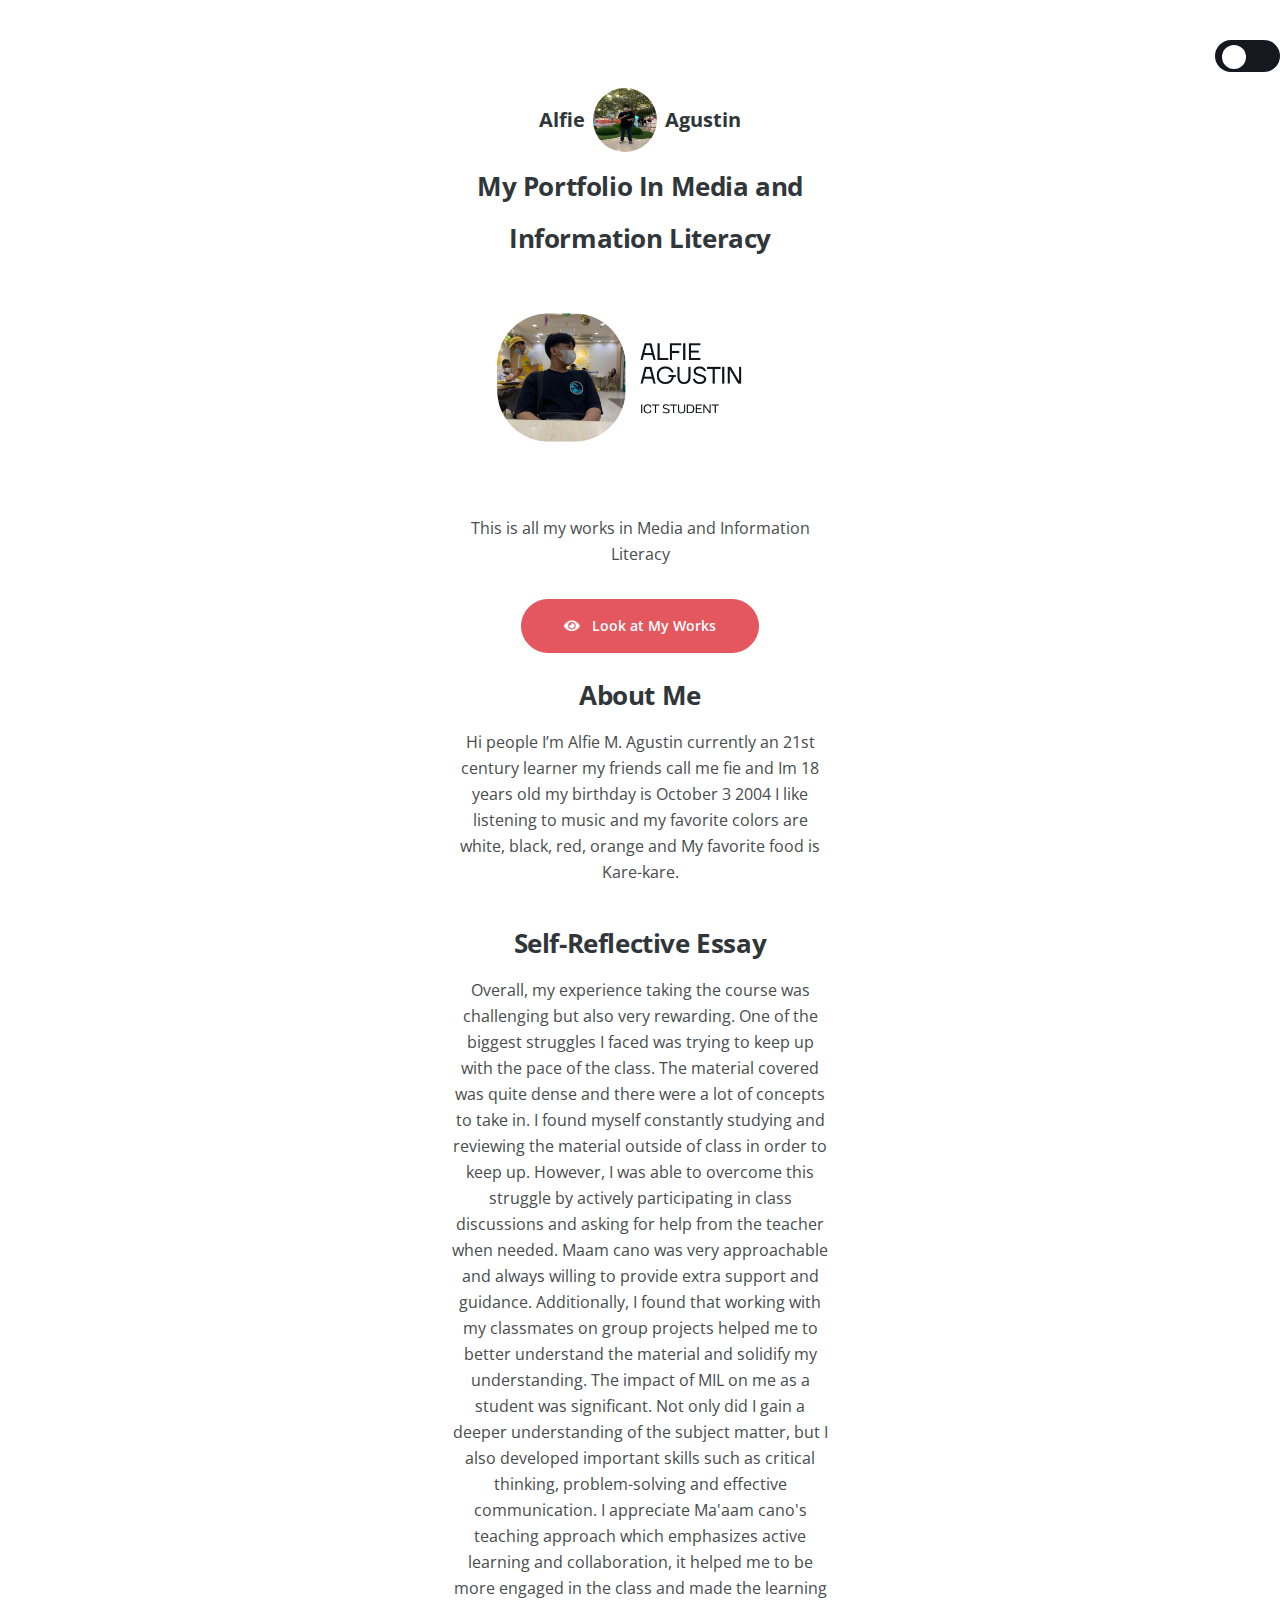
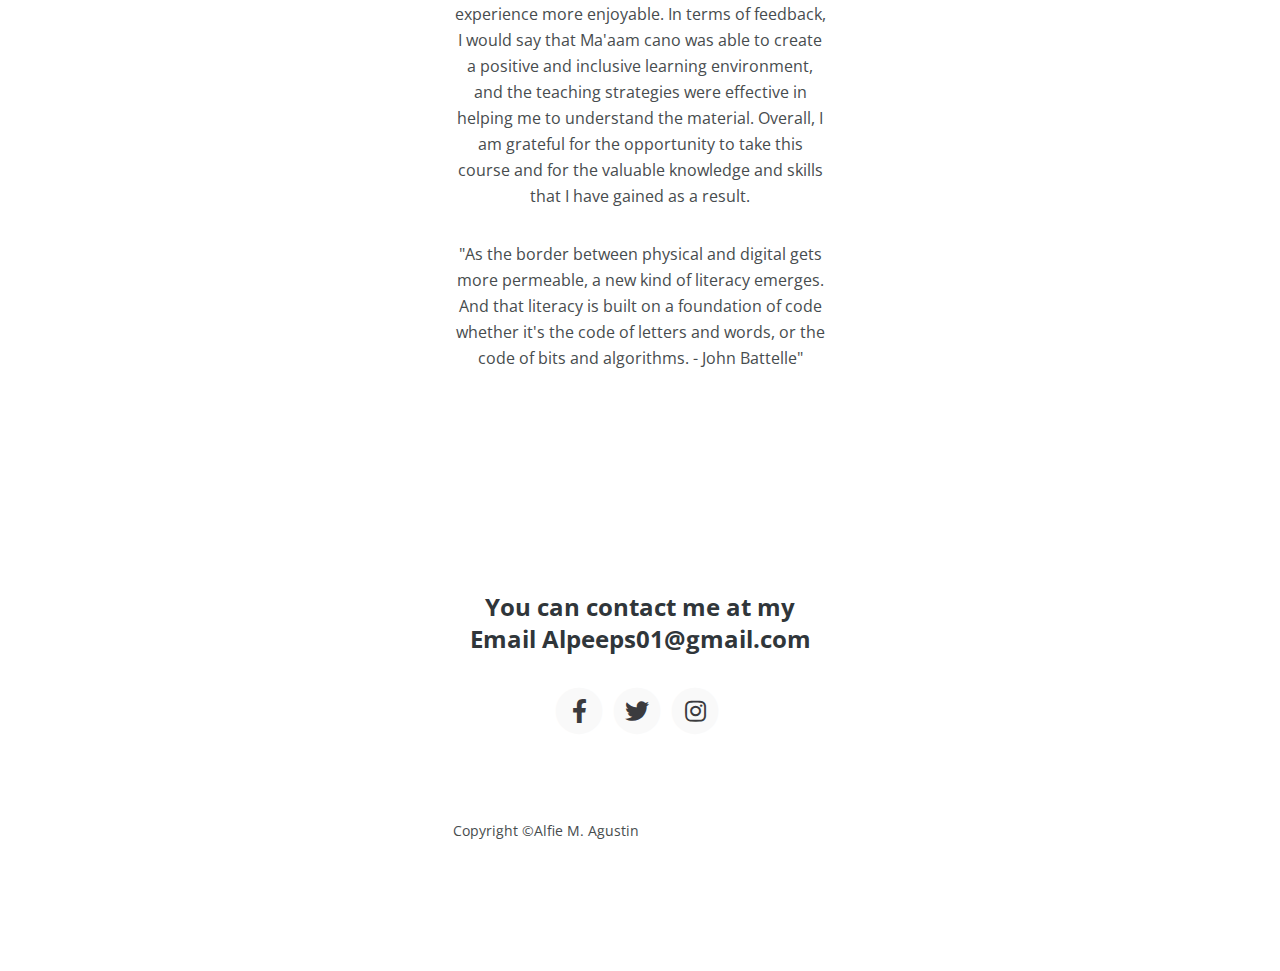
==== index.html @ 1daee264 "Add files via upload" ====
<!DOCTYPE html>
<html lang="en">

<head>
    <meta charset="utf-8">
    <meta name="viewport" content="width=device-width, initial-scale=1, shrink-to-fit=no">
    <!-- Webpage Title -->
    <title>My Portfolio In Media and Information Literacy </title>

    <!-- Styles -->
    <link href="https://fonts.googleapis.com/css2?family=Open+Sans:ital,wght@0,400;0,600;0,700;1,400&display=swap"
        rel="stylesheet">
    <link href="css/bootstrap.min.css" rel="stylesheet">
    <link href="css/fontawesome-all.min.css" rel="stylesheet">
    <link href="css/styles.css" rel="stylesheet">

    <!-- Favicon  -->
    <link rel="icon" href="images/favicon.png">
</head>

<body>
    <!-- Dark Mode -->
    <div class="all">
        <div class="dark-mode">
            <input type="checkbox" id="toggle">
        </div>

        <!-- Header -->
        <header id="header" class="header">
            <div class="container">
                <div class="row">
                    <div class="col-lg-12">
                        <div class="image-container">
                            <a href="index.html">
                                <div class="owner-name">Alfie</div>
                                <img src="images/owner-photo.jpg" alt="alternative">
                                <div class="owner-name">Agustin</div>
                            </a>
                        </div> <!-- end of image-container -->
                    </div> <!-- end of col -->
                </div> <!-- end of row -->
            </div> <!-- end of container -->
        </header> <!-- end of header -->
        <!-- end of header -->


        <!-- Description -->
        <div class="basic-1">
            <div class="container">
                <div class="row">
                    <div class="col-lg-12">
                        <h1>My Portfolio In Media and Information Literacy</h1>
                        <div class="image-container">
                            <img class="my-pic" src="images/description.png" alt="alternative">
                            <div class="text-container">
                                <p>This is all my works in Media and Information Literacy</p>
                                <a class="btn-solid-lg page-scroll" href="/Portfolio.html" target="_self"><i
                                        class="fas fa-eye"></i> Look at My Works</a>
                                <h1>About Me</h1>
                                <p> Hi people I’m Alfie M. Agustin currently an 21st century learner my friends call me
                                    fie and Im 18 years old my birthday is October 3 2004 I like listening to music and
                                    my favorite colors are white, black, red, orange and My favorite food is Kare-kare.
                                </p>
                                <h1>Self-Reflective Essay</h1>
                                <p>
                                    Overall, my experience taking the course was challenging but also very rewarding. One of the biggest struggles I faced was trying to keep up with the pace of the class. The material covered was quite dense and there were a lot of concepts to take in. I found myself constantly studying and reviewing the material outside of class in order to keep up.

However, I was able to overcome this struggle by actively participating in class discussions and asking for help from the teacher when needed. Maam cano was very approachable and always willing to provide extra support and guidance. Additionally, I found that working with my classmates on group projects helped me to better understand the material and solidify my understanding.

The impact of MIL on me as a student was significant. Not only did I gain a deeper understanding of the subject matter, but I also developed important skills such as critical thinking, problem-solving and effective communication. I appreciate Ma'aam cano's teaching approach which emphasizes active learning and collaboration, it helped me to be more engaged in the class and made the learning experience more enjoyable. In terms of feedback, I would say that Ma'aam cano was able to create a positive and inclusive learning environment, and the teaching strategies were effective in helping me to understand the material. Overall, I am grateful for the opportunity to take this course and for the valuable knowledge and skills that I have gained as a result.
                                </p>

                                <blockquote>"As the border between physical and digital gets more permeable, a new kind
                                    of literacy emerges. And that literacy is built on a foundation of code whether it's
                                    the code of letters and words, or the code of bits and algorithms. - John Battelle"
                                </blockquote>
                            </div> <!-- end of text-container -->
                        </div> <!-- end of image-container -->
                    </div> <!-- end of col -->
                </div> <!-- end of row -->
                <!-- Footer -->
                <div class="footer">
                    <div class="container">
                        <div class="row">
                            <div class="col-lg-12">
                                <h4>You can contact me at my Email <a
                                        href="mailto:name@name.com">Alpeeps01@gmail.com</a></h4>
                                <div class="social-container">
                                    <span class="fa-stack">
                                        <a href="https://web.facebook.com/profile.php?id=100088895048579"
                                            target="_blank">
                                            <i class="fas fa-circle fa-stack-2x"></i>
                                            <i class="fab fa-facebook-f fa-stack-1x"></i>
                                        </a>
                                    </span>
                                    <span class="fa-stack">
                                        <a href="https://twitter.com/Alpeeps01" target="_blank">
                                            <i class="fas fa-circle fa-stack-2x"></i>
                                            <i class="fab fa-twitter fa-stack-1x"></i>
                                        </a>
                                    </span>
                                    </span>
                                    <span class="fa-stack">
                                        <a href="https://www.instagram.com/_alpeeps/" target="_blank">
                                            <i class="fas fa-circle fa-stack-2x"></i>
                                            <i class="fab fa-instagram fa-stack-1x"></i>
                                        </a>
                                    </span>
                                </div> <!-- end of social-container -->
                            </div> <!-- end of col -->
                        </div> <!-- end of row -->
                    </div> <!-- end of container -->
                </div> <!-- end of footer -->
                <!-- end of footer -->
                <div class="col-lg-6">
                    <p class="p-small statement">Copyright ©Alfie M. Agustin</p>
                </div> <!-- end of col -->
            </div> <!-- enf of row -->
        </div> <!-- end of container -->
    </div> <!-- end of copyright -->
    <!-- end of copyright -->


    <!-- Back To Top Button -->
    <button onclick="topFunction()" id="myBtn">
        <img src="images/up-arrow.png" alt="alternative">
    </button>
    <!-- end of back to top button -->

    <!-- Scripts -->
    <script src="js/bootstrap.min.js"></script> <!-- Bootstrap framework -->
    <script src="js/scripts.js"></script> <!-- Custom scripts -->
</body>

</html>
---- css/styles.css ----
/**************************/
/*     General Styles     */
/**************************/
.my-pic {
	height: 100%;
	width: 100%;
}

body,
html {
	width: 100%;
	height: 100%;
}

body,
p {
	color: #474c4e;
	font: 400 1rem/1.625rem "Open Sans", sans-serif;
}

h1 {
	color: #30363a;
	font-weight: 700;
	font-size: 1.625rem;
	line-height: 3.25rem;
	font-family: "Open Sans", sans-serif;
	letter-spacing: -0.4px;
}

h2 {
	color: #30363a;
	font-weight: 700;
	font-size: 2.125rem;
	line-height: 2.5rem;
	font-family: "Open Sans", sans-serif;
	letter-spacing: -0.4px;
}

h3 {
	color: #30363a;
	font-weight: 700;
	font-size: 1.75rem;
	line-height: 2.25rem;
	font-family: "Open Sans", sans-serif;
	letter-spacing: -0.2px;
}

h4 {
	color: #30363a;
	font-weight: 700;
	font-size: 1.5rem;
	line-height: 2rem;
	font-family: "Open Sans", sans-serif;
}

h5 {
	color: #30363a;
	font-weight: 700;
	font-size: 1.25rem;
	line-height: 1.625rem;
	font-family: "Open Sans", sans-serif;
}

h6 {
	color: #30363a;
	font-weight: 700;
	font-size: 1rem;
	line-height: 1.375rem;
	font-family: "Open Sans", sans-serif;
}

.p-large {
	font-size: 1.125rem;
	line-height: 1.75rem;
}

.p-small {
	font-size: 0.875rem;
	line-height: 1.5rem;
}

.testimonial-text {
	font-style: italic;
}

.testimonial-author {
	font-weight: 700;
}

.li-space-lg li {
	margin-bottom: 0.5rem;
}

a {
	color: #474c4e;
	text-decoration: underline;
}

a:hover {
	color: #474c4e;
	text-decoration: underline;
}

.no-line {
	text-decoration: none;
}

.no-line:hover {
	text-decoration: none;
}

.bg-gray {
	background-color: #f9f9f9;
}

.blue {
	color: #e5575e;
}

hr.hr-heading {
	display: inline-block;
	width: 4.5rem;
	height: 0.125rem;
	margin-top: 0;
	border: none;
	background-color: #e5575e;
	opacity: 1;
}

.section-title {
	color: #e5575e;
	font-weight: 700;
	font-size: 0.8125rem;
	line-height: 1.125rem;
}

.btn-solid-reg {
	display: inline-block;
	padding: 1.375rem 2.25rem 1.375rem 2.25rem;
	border: 1px solid #e5575e;
	border-radius: 32px;
	background-color: #e5575e;
	color: #ffffff;
	font-weight: 600;
	font-size: 0.875rem;
	line-height: 0;
	text-decoration: none;
	transition: all 0.2s;
}

.btn-solid-reg:hover {
	background-color: transparent;
	color: #e5575e;
	/* needs to stay here because of the color property of a tag */
	text-decoration: none;
}

.btn-solid-lg {
	display: inline-block;
	padding: 1.625rem 2.625rem 1.625rem 2.625rem;
	border: 1px solid #e5575e;
	border-radius: 32px;
	background-color: #e5575e;
	color: #ffffff;
	font-weight: 600;
	font-size: 0.875rem;
	line-height: 0;
	text-decoration: none;
	transition: all 0.2s;
}

.btn-solid-lg:hover {
	background-color: transparent;
	color: #e5575e;
	/* needs to stay here because of the color property of a tag */
	text-decoration: none;
}

.btn-solid-lg .fab {
	margin-right: 0.5rem;
	font-size: 1.25rem;
	line-height: 0;
	vertical-align: top;
}

.btn-solid-lg .fab.fa-google-play {
	font-size: 1rem;
}

.btn-outline-reg {
	display: inline-block;
	padding: 1.375rem 2.25rem 1.375rem 2.25rem;
	border: 1px solid #30363a;
	border-radius: 32px;
	background-color: transparent;
	color: #30363a;
	font-weight: 600;
	font-size: 0.875rem;
	line-height: 0;
	text-decoration: none;
	transition: all 0.2s;
}

.btn-outline-reg:hover {
	background-color: #30363a;
	color: #ffffff;
	text-decoration: none;
}

.btn-outline-lg {
	display: inline-block;
	padding: 1.625rem 2.625rem 1.625rem 2.625rem;
	border: 1px solid #30363a;
	border-radius: 32px;
	background-color: transparent;
	color: #30363a;
	font-weight: 600;
	font-size: 0.875rem;
	line-height: 0;
	text-decoration: none;
	transition: all 0.2s;
}

.btn-outline-lg:hover {
	background-color: #30363a;
	color: #ffffff;
	text-decoration: none;
}

.btn-outline-sm {
	display: inline-block;
	padding: 1rem 1.5rem 1rem 1.5rem;
	border: 1px solid #30363a;
	border-radius: 32px;
	background-color: transparent;
	color: #30363a;
	font-weight: 600;
	font-size: 0.875rem;
	line-height: 0;
	text-decoration: none;
	transition: all 0.2s;
}

.btn-outline-sm:hover {
	background-color: #30363a;
	color: #ffffff;
	text-decoration: none;
}

.form-floating label {
	margin-left: 0.5rem;
	color: #474c4e;
}

.form-floating>.form-control:focus~label,
.form-floating>.form-control:not(:placeholder-shown)~label,
.form-floating>.form-select~label {
	transform: scale(0.85) translateY(-.75rem) translateX(.15rem);
}

.form-floating .form-control {
	padding-left: 1.25rem;
	color: #474c4e;
}

.form-select {
	height: calc(3.5rem + 2px);
	padding-left: 1.25rem;
	color: #474c4e;
}

.form-floating textarea.form-control {
	height: 100%;
}

.form-floating .form-control:hover,
.form-select:hover {
	border: 1px solid #a1a1a1;
}

.form-control-submit-button {
	display: inline-block;
	width: 100%;
	height: 3.625rem;
	border: 1px solid #e5575e;
	border-radius: 32px;
	background-color: #e5575e;
	color: #ffffff;
	font-weight: 600;
	font-size: 0.875rem;
	line-height: 0;
	cursor: pointer;
	transition: all 0.2s;
}

.form-control-submit-button:hover {
	border: 1px solid #e5575e;
	background-color: transparent;
	color: #e5575e;
}

.modal-dialog {
	margin-right: 1rem;
	margin-left: 1rem;
	pointer-events: all;
}

.modal-content {
	background-color: #ffffff;
}

.modal-content .btn-close {
	position: absolute;
	right: 6px;
	top: 10px;
	background: transparent url("data:image/svg+xml,%3csvg xmlns='http://www.w3.org/2000/svg' viewBox='0 0 16 16' fill='%23000'%3e%3cpath d='M.293.293a1 1 0 011.414 0L8 6.586 14.293.293a1 1 0 111.414 1.414L9.414 8l6.293 6.293a1 1 0 01-1.414 1.414L8 9.414l-6.293 6.293a1 1 0 01-1.414-1.414L6.586 8 .293 1.707a1 1 0 010-1.414z'/%3e%3c/svg%3e") no-repeat;
	background-size: 16px 16px;
}


/*****************/
/*    Header     */
/*****************/
.header {
	padding-top: 3rem;
	padding-bottom: 0.5rem;
	text-align: center;
}

.header a {
	text-decoration: none;
}

.header img {
	border-radius: 50%;
	width: 4rem;
	height: 4rem;
	margin-right: 0.25rem;
	margin-left: 0.25rem;

}

.header .owner-name,
.header img {
	display: inline-block;
	vertical-align: middle;
}

.header .owner-name {
	color: #30363a;
	font-weight: 700;
	font-size: 1.25rem;
}


/***********************/
/*     Description     */
/***********************/
.basic-1 {
	padding-bottom: 6rem;
	text-align: center;
}

.basic-1 img {
	margin-bottom: 2rem;
}

.basic-1 p {
	margin-bottom: 2rem;
}

.basic-1 .text-container {
	margin-bottom: 6rem;
}

.basic-1 .btn-solid-lg {
	margin-bottom: 1rem;
}

.basic-1 .btn-solid-lg,
.basic-1 .btn-outline-lg {
	margin-right: 0.25rem;
	margin-left: 0.25rem;
}

.basic-1 .btn-solid-lg .fas,
.basic-1 .btn-outline-lg .fas {
	line-height: 0;
	margin-right: 0.5rem;
}

.basic-1 .logo-container img {
	display: block;
	max-width: 10.125rem;
	max-height: 1.875rem;
	margin-right: auto;
	margin-bottom: 2.5rem;
	margin-left: auto;
}


/*******************/
/*     Process     */
/*******************/
.cards-1 {
	padding-top: 7.75rem;
	padding-bottom: 2.25rem;
}

.cards-1 h2 {
	margin-bottom: 2rem;
}

.cards-1 .card {
	margin-bottom: 3rem;
	border: 0;
	background-color: transparent;
}

.cards-1 .card-body {
	padding: 0;
}

.cards-1 .card-title {
	color: #e5575e;
	font-weight: 700;
	font-size: 1.125rem;
	margin-bottom: 0.5rem;
}

.cards-1 .card-title .fas {
	margin-right: 0.5rem;
}


/**********************/
/*     Experience     */
/**********************/
.basic-2 {
	padding-top: 2.25rem;
	padding-bottom: 3.25rem;
}

.basic-2 h2 {
	margin-bottom: 1.5rem;
}

.basic-2 .list-unstyled .fas {
	color: #474c4e;
	font-size: 0.375rem;
	line-height: 1.75rem;
}

.basic-2 .list-unstyled .flex-grow-1 {
	margin-left: 0.5rem;
}


/************************/
/*     Testimonials     */
/************************/
.basic-3 {
	padding-top: 3.25rem;
	padding-bottom: 1rem;
}

.basic-3 h2 {
	margin-bottom: 2.25rem;
}

.basic-3 .d-flex {
	margin-bottom: 2.5rem;
	padding: 2rem 1.25rem 2rem 1.25rem;
	background: #ffffff;
}

.basic-3 .list-image {
	margin-bottom: 1.25rem;
}

.basic-3 .list-image img {
	width: 4rem;
	height: 4rem;
	border-radius: 50%;
}

.basic-3 .flex-grow-1 {
	margin-left: 1rem;
}

.basic-3 .testimonial-text {
	margin-bottom: 0.5rem;
}


/*********************/
/*     Customers     */
/*********************/
.slider {
	padding-top: 1.5rem;
	padding-bottom: 4.5rem;
	text-align: center;
}

.slider h5 {
	margin-bottom: 2rem;
}


/********************/
/*     Services     */
/********************/
.cards-2 {
	padding-top: 3.5rem;
	padding-bottom: 5.5rem;
}

.cards-2 h2 {
	margin-bottom: 2.25rem;
}

.cards-2 .card {
	margin-bottom: 3rem;
	padding: 3rem 1.25rem 1.875rem 1.25rem;
	border: none;
	border-radius: none;
}

.cards-2 .card-image .fas,
.cards-2 .card-image .far {
	margin-bottom: 1.5rem;
	color: #e5575e;
	font-size: 3.25rem;
}

.cards-2 .card-body {
	padding: 0;
}

.cards-2 .card-title {
	margin-bottom: 1rem;
}

.cards-2 .list-unstyled .fas {
	color: #474c4e;
	font-size: 0.375rem;
	line-height: 1.75rem;
}

.cards-2 .list-unstyled .flex-grow-1 {
	margin-left: 0.5rem;
}


/********************/
/*     Projects     */
/********************/
.basic-4 {
	padding-top: 7.75rem;
	padding-bottom: 7.875rem;
}

.basic-4 h2 {
	margin-bottom: 2.25rem;
}

.basic-4 .static-image img {
	margin-bottom: 3.25rem;
}

.basic-4 h3 {
	margin-bottom: 0.25rem;
}

.basic-4 .project-link {
	display: inline-block;
	margin-bottom: 1.125rem;
	color: #e5575e;
}

.basic-4 .tag {
	margin-right: 1rem;
	color: #92989c;
}

.basic-4 .section-divider {
	margin-top: 4.25rem;
	margin-bottom: 5rem;
}

.basic-4 .gallery .slider-container {
	position: relative;
	margin-bottom: 3.25rem;
}

.basic-4 .gallery .swiper-container {
	position: static;
}

.basic-4 .swiper-button-prev:focus,
.basic-4 .swiper-button-next:focus {
	/* even if you can't see it chrome you can see it on mobile device */
	outline: none;
}

.basic-4 .swiper-button-prev {
	left: 0.5rem;
	background-image: url("data:image/svg+xml;charset=utf-8,%3Csvg%20xmlns%3D'http%3A%2F%2Fwww.w3.org%2F2000%2Fsvg'%20viewBox%3D'0%200%2028%2044'%3E%3Cpath%20d%3D'M0%2C22L22%2C0l2.1%2C2.1L4.2%2C22l19.9%2C19.9L22%2C44L0%2C22L0%2C22L0%2C22z'%20fill%3D'%23333'%2F%3E%3C%2Fsvg%3E");
	background-size: 1.125rem 1.75rem;
}

.basic-4 .swiper-button-next {
	right: 0.5rem;
	background-image: url("data:image/svg+xml;charset=utf-8,%3Csvg%20xmlns%3D'http%3A%2F%2Fwww.w3.org%2F2000%2Fsvg'%20viewBox%3D'0%200%2028%2044'%3E%3Cpath%20d%3D'M27%2C22L27%2C22L5%2C44l-2.1-2.1L22.8%2C22L2.9%2C2.1L5%2C0L27%2C22L27%2C22z'%20fill%3D'%23333'%2F%3E%3C%2Fsvg%3E");
	background-size: 1.125rem 1.75rem;
}

.basic-4 .video .video-wrapper {
	position: relative;
	margin-bottom: 3.25rem;
}

/* Video Play Button */
.basic-4 .video-play-button {
	position: absolute;
	z-index: 10;
	top: 50%;
	left: 50%;
	display: block;
	box-sizing: content-box;
	width: 2rem;
	height: 2.75rem;
	padding: 1.125rem 1.25rem 1.125rem 1.75rem;
	border-radius: 50%;
	cursor: pointer;
	-webkit-transform: translateX(-50%) translateY(-50%);
	-ms-transform: translateX(-50%) translateY(-50%);
	transform: translateX(-50%) translateY(-50%);
}

.basic-4 .video-play-button:before {
	content: "";
	position: absolute;
	z-index: 0;
	top: 50%;
	left: 50%;
	display: block;
	width: 4.75rem;
	height: 4.75rem;
	border-radius: 50%;
	background: #e5575e;
	animation: pulse-border 1500ms ease-out infinite;
	-webkit-transform: translateX(-50%) translateY(-50%);
	-ms-transform: translateX(-50%) translateY(-50%);
	transform: translateX(-50%) translateY(-50%);
}

.basic-4 .video-play-button:after {
	content: "";
	position: absolute;
	z-index: 1;
	top: 50%;
	left: 50%;
	display: block;
	width: 4.375rem;
	height: 4.375rem;
	border-radius: 50%;
	background: #e5575e;
	transition: all 200ms;
	-webkit-transform: translateX(-50%) translateY(-50%);
	-ms-transform: translateX(-50%) translateY(-50%);
	transform: translateX(-50%) translateY(-50%);
}

.basic-4 .video-play-button span {
	position: relative;
	display: block;
	z-index: 3;
	top: 0.375rem;
	left: 0.25rem;
	width: 0;
	height: 0;
	border-left: 1.625rem solid #ffffff;
	border-top: 1rem solid transparent;
	border-bottom: 1rem solid transparent;
}

@keyframes pulse-border {
	0% {
		transform: translateX(-50%) translateY(-50%) translateZ(0) scale(1);
		opacity: 1;
	}

	100% {
		transform: translateX(-50%) translateY(-50%) translateZ(0) scale(1.5);
		opacity: 0;
	}
}

/* end of video play button */


/***********************/
/*     Video Modal     */
/***********************/
.video-modal .modal-dialog {
	max-width: 1150px;
	margin-top: 200px;
}

.modal-content {
	background-color: #303036;
}

.video-modal .modal-content .btn-close {
	position: absolute;
	right: -20px;
	top: -20px;
}


/*****************/
/*     Quote     */
/*****************/
.form {
	padding-top: 7.875rem;
	padding-bottom: 8.75rem;
	text-align: center;
}

.form h2 {
	margin-bottom: 1rem;
}

.form p {
	margin-bottom: 3.75rem;
}

.form form {
	text-align: left;
}


/******************/
/*     Footer     */
/******************/
.footer {
	padding-top: 7.75rem;
	padding-bottom: 4rem;
	text-align: center;
}

.footer a {
	color: #30363a;
	text-decoration: none;
}

.footer h4 {
	margin-bottom: 2rem;
}

.footer .fa-stack {
	width: 2em;
	margin-bottom: 1.25rem;
	margin-right: 0.375rem;
	font-size: 1.5rem;
}

.footer .fa-stack .fa-stack-1x {
	color: #3b3b3e;
	transition: all 0.2s ease;
}

.footer .fa-stack .fa-stack-2x {
	color: #f9f9f9;
	transition: all 0.2s ease;
}

.footer .fa-stack:hover .fa-stack-1x {
	color: #f9f9f9;
}

.footer .fa-stack:hover .fa-stack-2x {
	color: #3b3b3e;
}


/*********************/
/*     Copyright     */
/*********************/
.copyright {
	padding-top: 1.5rem;
	text-align: center;
}

.copyright a {
	text-decoration: none;
	color: #92989c;
}

.copyright .statement {
	color: #92989c;
}


/******************************/
/*     Back To Top Button     */
/******************************/
#myBtn {
	position: fixed;
	z-index: 99;
	bottom: 20px;
	right: 20px;
	display: none;
	width: 52px;
	height: 52px;
	border: none;
	border-radius: 50%;
	outline: none;
	background-color: #3b384b;
	cursor: pointer;
}

#myBtn:hover {
	background-color: #e5575e;
}

#myBtn img {
	margin-bottom: 0.25rem;
	width: 18px;
}


/***********************/
/*     Extra Pages     */
/***********************/
.ex-header {
	padding-top: 9.5rem;
	padding-bottom: 4rem;
}

.ex-header h1 {
	color: #ffffff;
	text-align: center;
}

.ex-basic-1 .list-unstyled .fas {
	color: #474c4e;
	font-size: 0.375rem;
	line-height: 1.625rem;
}

.ex-basic-1 .list-unstyled .flex-grow-1 {
	margin-left: 0.5rem;
}

.ex-basic-1 .list-unstyled.list-icon-lg .d-flex {
	margin-bottom: 2.5rem;
}

.ex-basic-1 .list-unstyled.list-icon-lg .list-icon {
	width: 3rem;
	height: 3rem;
	border-radius: 50%;
	background-color: #f9f9f9;
	text-align: center;
}

.ex-basic-1 .list-unstyled.list-icon-lg .fas {
	width: 3rem;
	font-size: 1rem;
	line-height: 3rem;
}

.ex-basic-1 .list-unstyled.list-icon-lg .flex-grow-1 {
	margin-left: 0.875rem;
}

.ex-basic-1 .text-box {
	padding: 1.25rem 1.25rem 0.5rem 1.25rem;
	background-color: #f9f9f9;
}

.ex-basic-1 .map-responsive {
	overflow: hidden;
	position: relative;
	height: 0;
	margin-bottom: 3rem;
	padding-bottom: 56.25%;
	border-radius: 0.25rem;
}

.ex-basic-1 .map-responsive iframe {
	left: 0;
	top: 0;
	height: 100%;
	width: 100%;
	position: absolute;
	border: none;
}


/******************************/
/*         Dark-Mode          */
/******************************/

.all {
	width: 400px;
	margin: 40px auto;
}

#toggle {
	-webkit-appearance: none;
	appearance: none;
	height: 32px;
	width: 65px;
	background-color: #15181f;
	position: absolute;
	right: 0;
	border-radius: 20px;
	outline: none;
	cursor: pointer;
}

#toggle:after {
	content: "";
	position: absolute;
	height: 24px;
	width: 24px;
	background-color: #ffffff;
	top: 5px;
	left: 7px;
	border-radius: 50%;
}

.dark-theme {
	background-color: #15181f;
	color: #e5e5e5;
}

.dark-theme #toggle {
	background-color: #ffffff;
}

.dark-theme #toggle:after {
	background-color: transparent;
	box-shadow: 10px 10px #15181f;
	top: -4px;
	left: 30px;
}
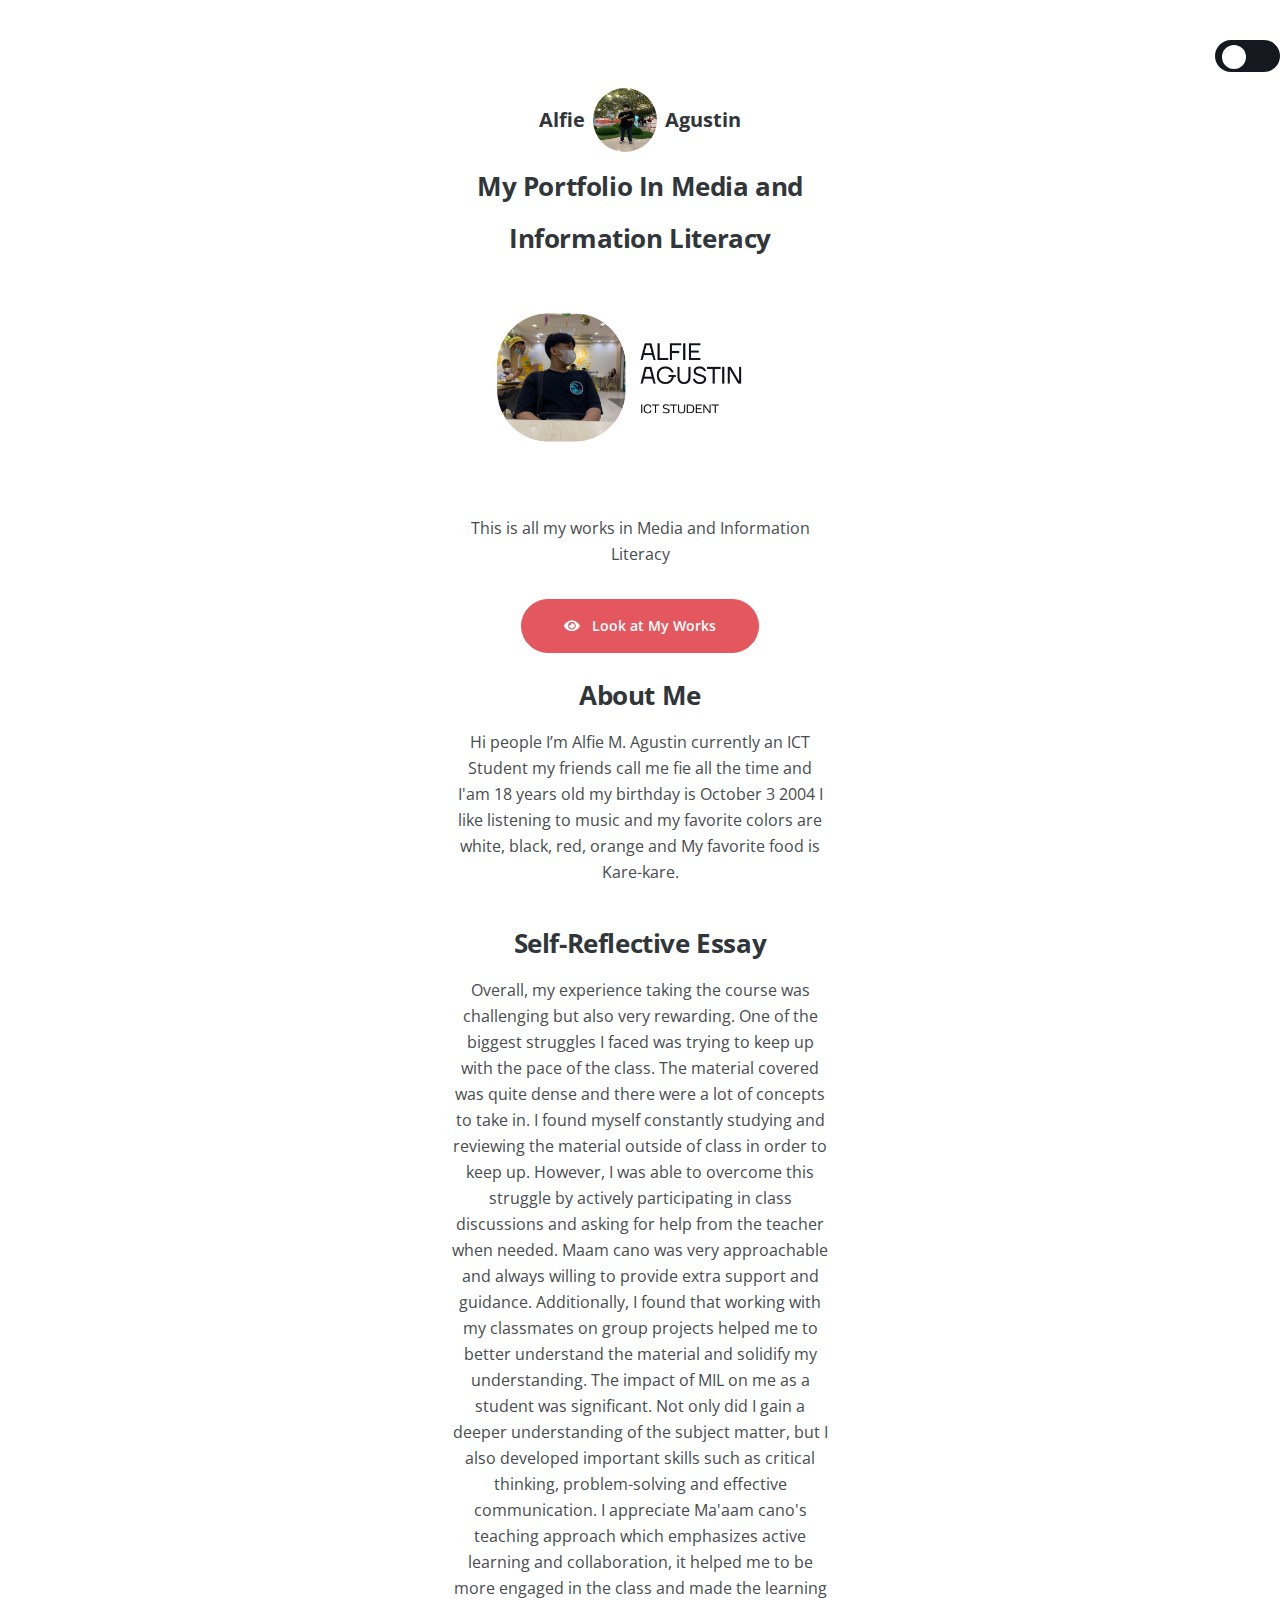
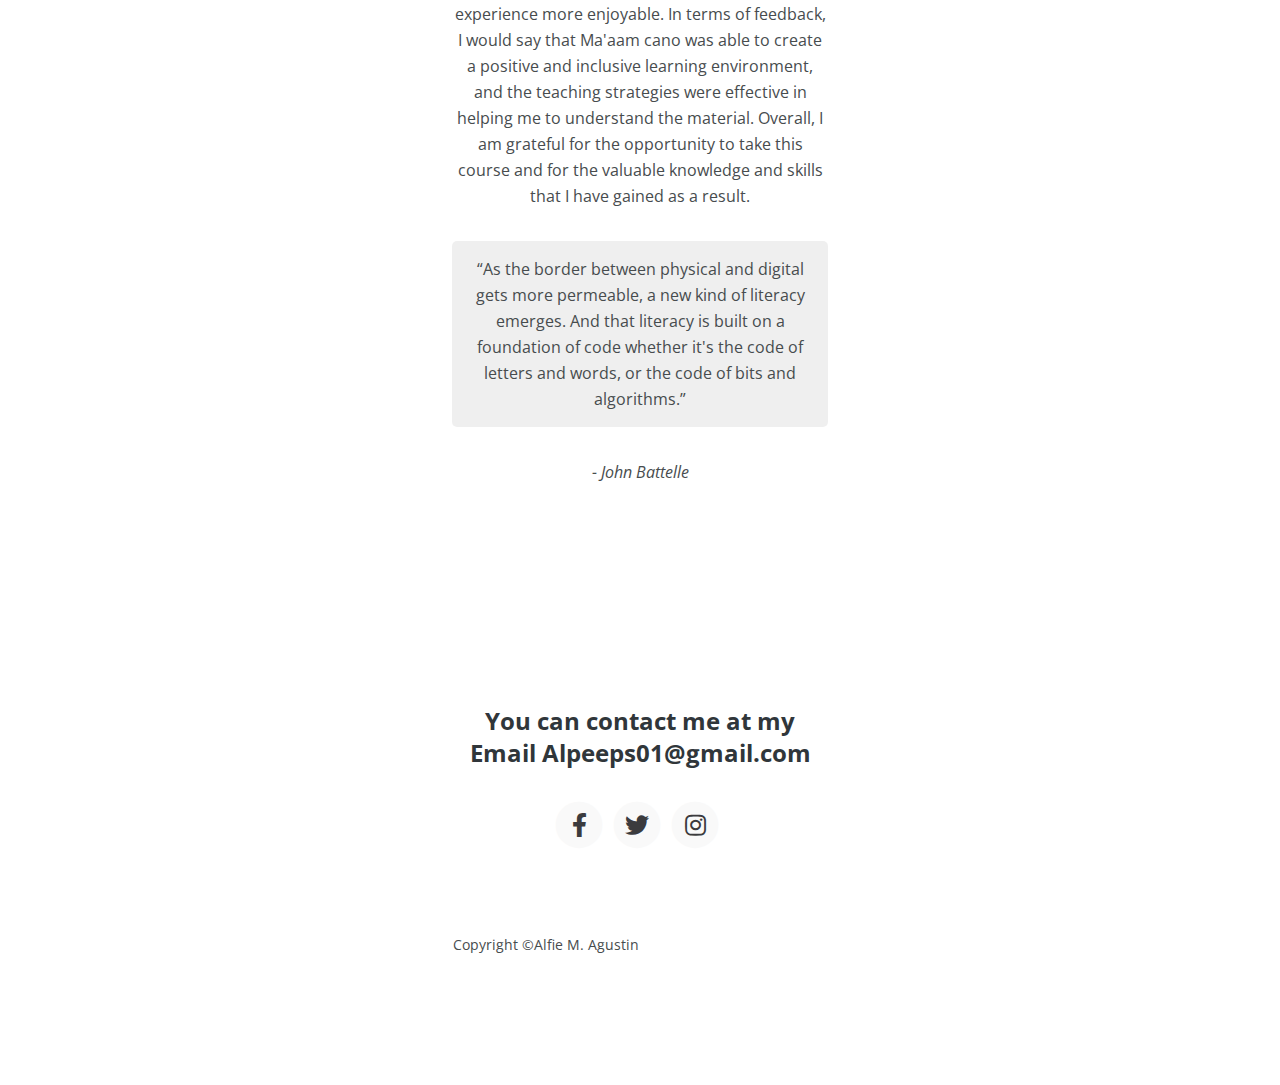
==== commit f955f4dc: "Add files via upload" ====
--- a/index.html
+++ b/index.html
@@ -57,23 +57,45 @@
                                 <a class="btn-solid-lg page-scroll" href="/Portfolio.html" target="_self"><i
                                         class="fas fa-eye"></i> Look at My Works</a>
                                 <h1>About Me</h1>
-                                <p> Hi people I’m Alfie M. Agustin currently an 21st century learner my friends call me
-                                    fie and Im 18 years old my birthday is October 3 2004 I like listening to music and
+                                <p> Hi people I’m Alfie M. Agustin currently an ICT Student my friends call me
+                                    fie all the time and I'am 18 years old my birthday is October 3 2004 I like
+                                    listening to music and
                                     my favorite colors are white, black, red, orange and My favorite food is Kare-kare.
                                 </p>
                                 <h1>Self-Reflective Essay</h1>
                                 <p>
-                                    Overall, my experience taking the course was challenging but also very rewarding. One of the biggest struggles I faced was trying to keep up with the pace of the class. The material covered was quite dense and there were a lot of concepts to take in. I found myself constantly studying and reviewing the material outside of class in order to keep up.
+                                    Overall, my experience taking the course was challenging but also very rewarding.
+                                    One of the biggest struggles I faced was trying to keep up with the pace of the
+                                    class. The material covered was quite dense and there were a lot of concepts to take
+                                    in. I found myself constantly studying and reviewing the material outside of class
+                                    in order to keep up.
 
-However, I was able to overcome this struggle by actively participating in class discussions and asking for help from the teacher when needed. Maam cano was very approachable and always willing to provide extra support and guidance. Additionally, I found that working with my classmates on group projects helped me to better understand the material and solidify my understanding.
+                                    However, I was able to overcome this struggle by actively participating in class
+                                    discussions and asking for help from the teacher when needed. Maam cano was very
+                                    approachable and always willing to provide extra support and guidance. Additionally,
+                                    I found that working with my classmates on group projects helped me to better
+                                    understand the material and solidify my understanding.
 
-The impact of MIL on me as a student was significant. Not only did I gain a deeper understanding of the subject matter, but I also developed important skills such as critical thinking, problem-solving and effective communication. I appreciate Ma'aam cano's teaching approach which emphasizes active learning and collaboration, it helped me to be more engaged in the class and made the learning experience more enjoyable. In terms of feedback, I would say that Ma'aam cano was able to create a positive and inclusive learning environment, and the teaching strategies were effective in helping me to understand the material. Overall, I am grateful for the opportunity to take this course and for the valuable knowledge and skills that I have gained as a result.
+                                    The impact of MIL on me as a student was significant. Not only did I gain a deeper
+                                    understanding of the subject matter, but I also developed important skills such as
+                                    critical thinking, problem-solving and effective communication. I appreciate Ma'aam
+                                    cano's teaching approach which emphasizes active learning and collaboration, it
+                                    helped me to be more engaged in the class and made the learning experience more
+                                    enjoyable. In terms of feedback, I would say that Ma'aam cano was able to create a
+                                    positive and inclusive learning environment, and the teaching strategies were
+                                    effective in helping me to understand the material. Overall, I am grateful for the
+                                    opportunity to take this course and for the valuable knowledge and skills that I
+                                    have gained as a result.
                                 </p>
-
-                                <blockquote>"As the border between physical and digital gets more permeable, a new kind
-                                    of literacy emerges. And that literacy is built on a foundation of code whether it's
-                                    the code of letters and words, or the code of bits and algorithms. - John Battelle"
-                                </blockquote>
+                                <figure>
+                                    <blockquote>
+                                        <p>As the border between physical and digital gets more permeable, a new kind
+                                            of literacy emerges. And that literacy is built on a foundation of code
+                                            whether it's
+                                            the code of letters and words, or the code of bits and algorithms.</p>
+                                        <cite><figcaption> - John Battelle </figcaption></cite>
+                                    </blockquote>
+                                </figure>
                             </div> <!-- end of text-container -->
                         </div> <!-- end of image-container -->
                     </div> <!-- end of col -->
--- a/css/styles.css
+++ b/css/styles.css
@@ -947,4 +947,21 @@
 	box-shadow: 10px 10px #15181f;
 	top: -4px;
 	left: 30px;
-}+}
+blockquote {
+    margin: 0;
+}
+
+blockquote p {
+    padding: 15px;
+    background: #eeee;
+    border-radius: 5px;
+}
+
+blockquote p::before {
+    content: '\201C';
+}
+
+blockquote p::after {
+    content: '\201D';
+}
